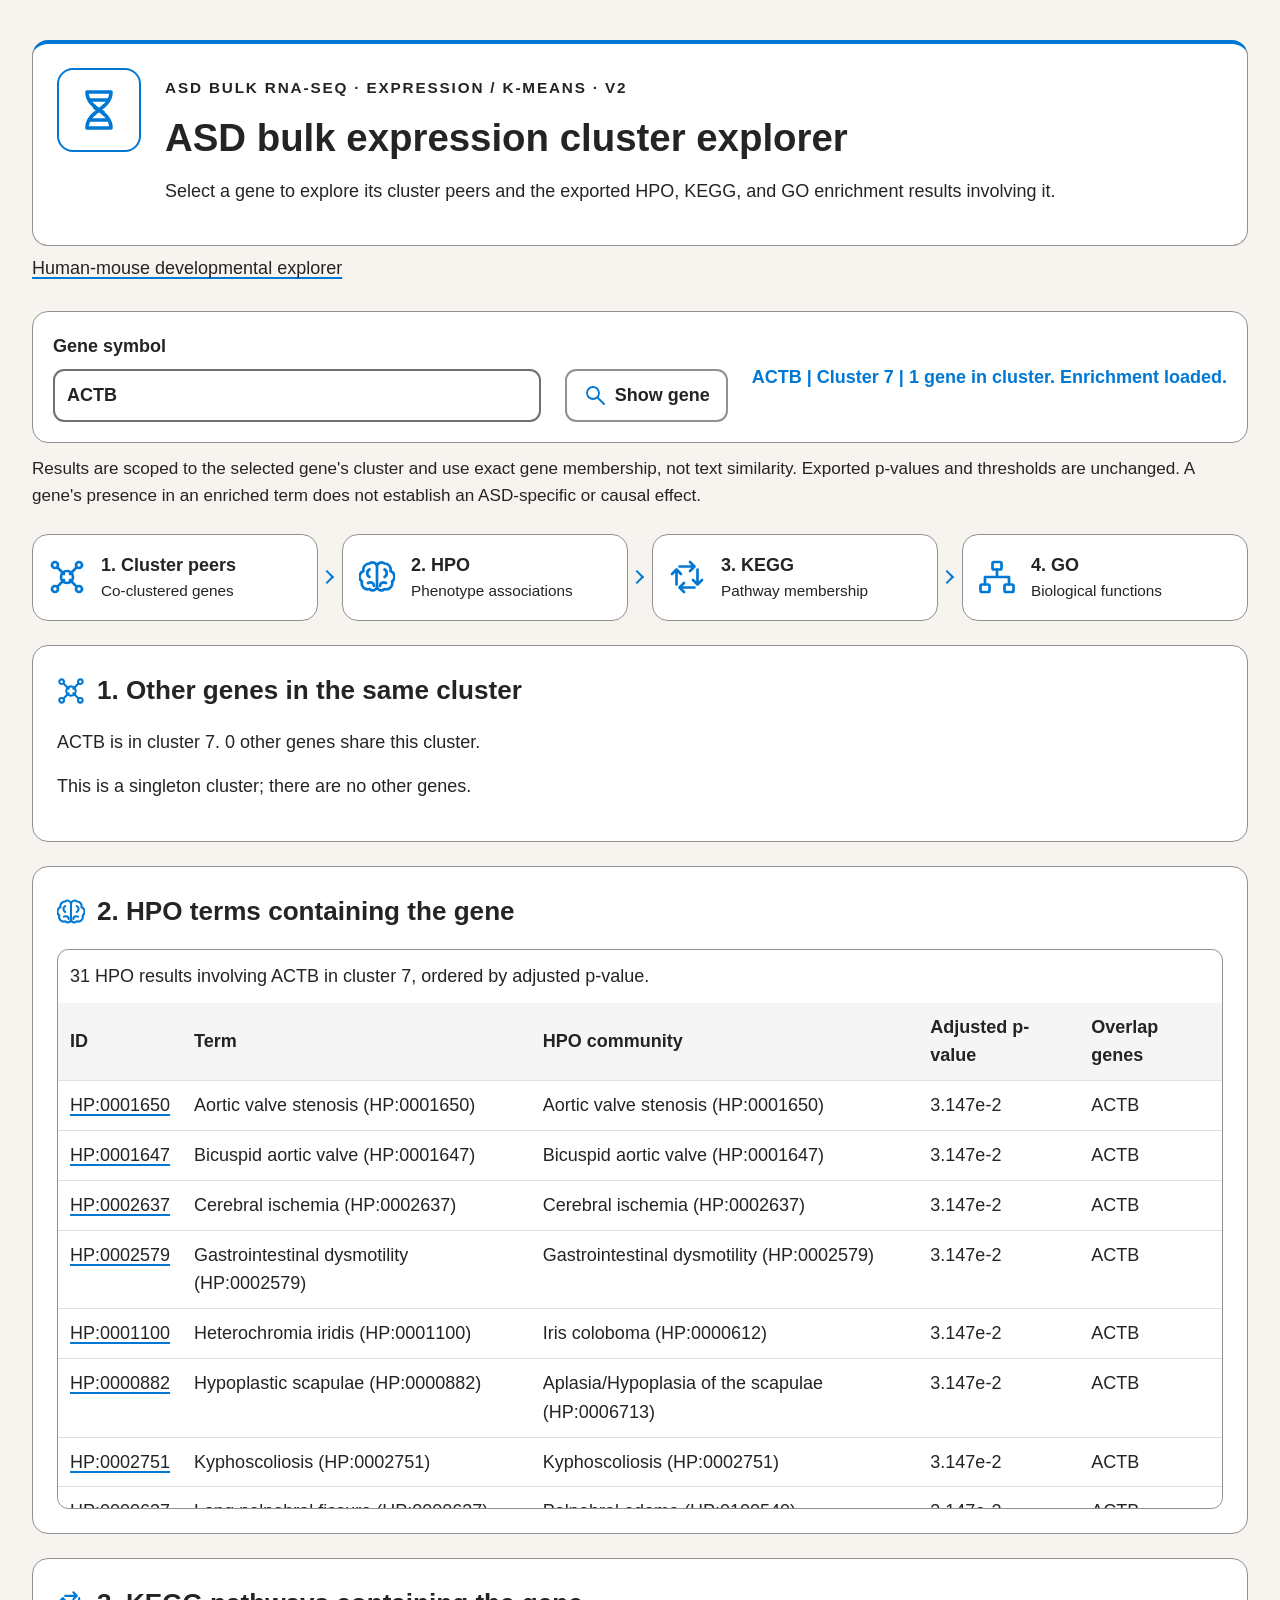
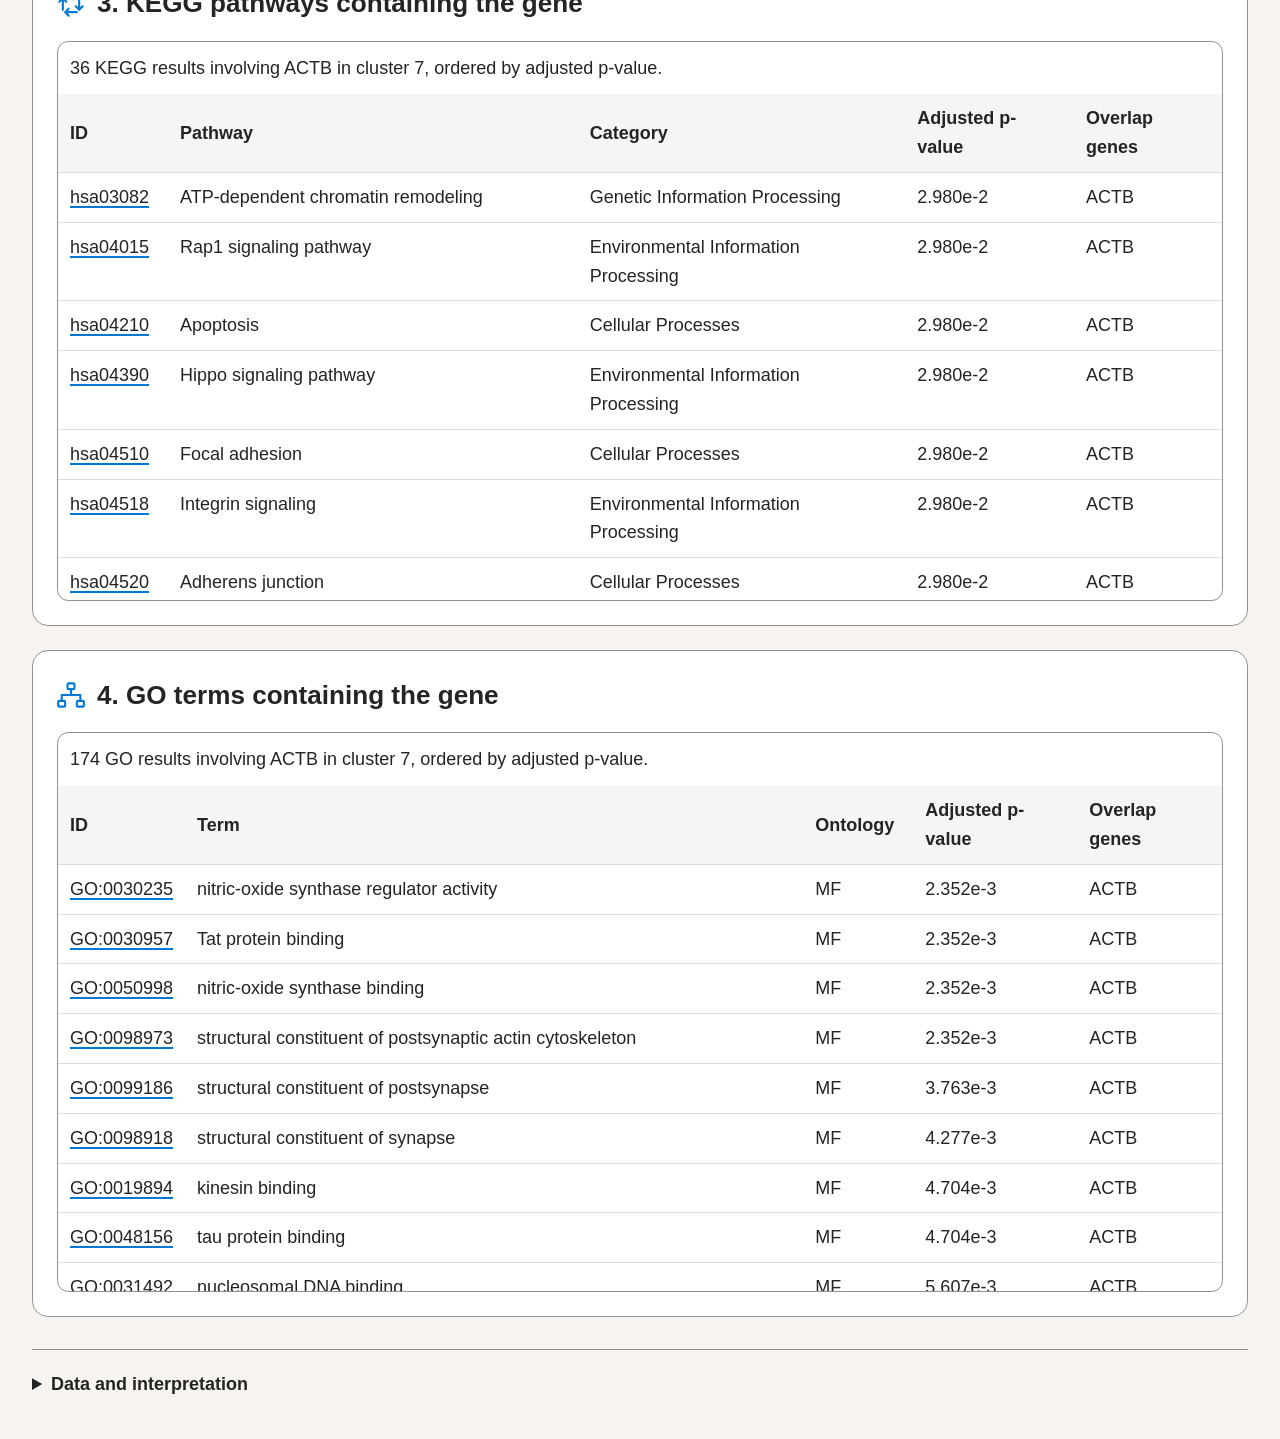
==== docs/bulk-analysis.html @ 7f61549e "add brainspan page and enrichment page" ====
<!doctype html>
<html lang="en">
<head>
  <meta charset="utf-8">
  <meta name="viewport" content="width=device-width, initial-scale=1">
  <title>ASD bulk expression cluster explorer</title>
  <script>
    (() => {
      const param = new URLSearchParams(window.location.search).get("scoutTheme");
      const theme =
        param || (window.matchMedia("(prefers-color-scheme: dark)").matches ? "dark" : "light");
      document.documentElement.setAttribute("data-theme", theme);
    })();
  </script>
  <link rel="stylesheet" href="styles.css">
  <link rel="stylesheet" href="bulk-analysis.css">
  <script type="module" src="scripts/bulk-explorer.mjs"></script>
</head>
<body>
  <svg class="icon-definitions" aria-hidden="true" focusable="false" width="0" height="0">
    <defs>
      <symbol id="icon-dna" viewBox="0 0 24 24">
        <path d="M6 3c0 9 12 9 12 18M18 3C18 12 6 12 6 21M6 3h12M8 7h8M8 17h8M6 21h12M10 11l4 2"/>
      </symbol>
      <symbol id="icon-cluster" viewBox="0 0 24 24">
        <path d="m10 10-4-4m8 4 4-4m-4 8 4 4m-8-4-4 4"/>
        <circle cx="12" cy="12" r="4"/>
        <circle cx="4" cy="4" r="2"/>
        <circle cx="20" cy="4" r="2"/>
        <circle cx="4" cy="20" r="2"/>
        <circle cx="20" cy="20" r="2"/>
      </symbol>
      <symbol id="icon-brain" viewBox="0 0 24 24">
        <path d="M12 5a3 3 0 0 0-5-2 4 4 0 0 0-4 5 4 4 0 0 0-1 7 4 4 0 0 0 5 5 3 3 0 0 0 5-1V5Zm0 0a3 3 0 0 1 5-2 4 4 0 0 1 4 5 4 4 0 0 1 1 7 4 4 0 0 1-5 5 3 3 0 0 1-5-1M7 7c-2 1-2 4 0 5M17 7c2 1 2 4 0 5M6 16c2-1 4 0 4 2M18 16c-2-1-4 0-4 2"/>
      </symbol>
      <symbol id="icon-pathway" viewBox="0 0 24 24">
        <path d="M7 5h10m-3-3 3 3-3 3M19 7v10m3-3-3 3-3-3M17 19H7m3 3-3-3 3-3M5 17V7m-3 3 3-3 3 3"/>
      </symbol>
      <symbol id="icon-ontology" viewBox="0 0 24 24">
        <path d="M12 7v5M4 17v-5h16v5"/>
        <rect x="9" y="2" width="6" height="5" rx="1"/>
        <rect x="1" y="17" width="6" height="5" rx="1"/>
        <rect x="17" y="17" width="6" height="5" rx="1"/>
      </symbol>
      <symbol id="icon-search" viewBox="0 0 24 24">
        <circle cx="10" cy="10" r="6"/>
        <path d="m15 15 6 6"/>
      </symbol>
    </defs>
  </svg>
  <main class="bulk-report">
    <header class="report-header">
      <div class="report-mark" aria-hidden="true">
        <svg class="icon" focusable="false"><use href="#icon-dna"/></svg>
      </div>
      <div>
        <p class="eyebrow">ASD BULK RNA-SEQ · EXPRESSION / K-MEANS · V2</p>
        <h1>ASD bulk expression cluster explorer</h1>
        <p class="intro">Select a gene to explore its cluster peers and the exported HPO, KEGG, and GO enrichment results involving it.</p>
      </div>
    </header>
    <nav aria-label="Analysis pages"><p><a href="index.html">Human-mouse developmental explorer</a></p></nav>
    <form id="gene-form" class="toolbar" role="search">
      <label for="gene-search">Gene symbol
        <input id="gene-search" type="search" list="gene-options" placeholder="For example, ACTB" required disabled autocomplete="off">
      </label>
      <datalist id="gene-options"></datalist>
      <button id="show-gene" type="submit" disabled>
        <svg class="icon" aria-hidden="true" focusable="false"><use href="#icon-search"/></svg>
        <span>Show gene</span>
      </button>
      <span id="bulk-status" role="status" aria-live="polite">Loading cluster assignments...</span>
    </form>
    <p class="hint">Results are scoped to the selected gene's cluster and use exact gene membership, not text similarity. Exported p-values and thresholds are unchanged. A gene's presence in an enriched term does not establish an ASD-specific or causal effect.</p>
    <nav class="analysis-guide" aria-label="Bulk analysis sections">
      <ol>
        <li><a href="#peers-heading"><svg class="icon" aria-hidden="true" focusable="false"><use href="#icon-cluster"/></svg><span><strong>1. Cluster peers</strong><small>Co-clustered genes</small></span></a></li>
        <li><a href="#hpo-heading"><svg class="icon" aria-hidden="true" focusable="false"><use href="#icon-brain"/></svg><span><strong>2. HPO</strong><small>Phenotype associations</small></span></a></li>
        <li><a href="#kegg-heading"><svg class="icon" aria-hidden="true" focusable="false"><use href="#icon-pathway"/></svg><span><strong>3. KEGG</strong><small>Pathway membership</small></span></a></li>
        <li><a href="#go-heading"><svg class="icon" aria-hidden="true" focusable="false"><use href="#icon-ontology"/></svg><span><strong>4. GO</strong><small>Biological functions</small></span></a></li>
      </ol>
    </nav>
    <p id="bulk-error" class="error" role="alert" hidden></p>
    <div id="bulk-results" aria-live="polite">
      <section class="card bulk-section" aria-labelledby="peers-heading">
        <h2 id="peers-heading" class="icon-heading"><svg class="icon" aria-hidden="true" focusable="false"><use href="#icon-cluster"/></svg><span>1. Other genes in the same cluster</span></h2>
        <div id="cluster-peers"><p>Select a gene to see its cluster peers.</p></div>
      </section>
      <section class="card bulk-section" aria-labelledby="hpo-heading">
        <h2 id="hpo-heading" class="icon-heading"><svg class="icon" aria-hidden="true" focusable="false"><use href="#icon-brain"/></svg><span>2. HPO terms containing the gene</span></h2>
        <div id="hpo-results"><p>Select a gene to see HPO terms.</p></div>
      </section>
      <section class="card bulk-section" aria-labelledby="kegg-heading">
        <h2 id="kegg-heading" class="icon-heading"><svg class="icon" aria-hidden="true" focusable="false"><use href="#icon-pathway"/></svg><span>3. KEGG pathways containing the gene</span></h2>
        <div id="kegg-results"><p>Select a gene to see KEGG pathways.</p></div>
      </section>
      <section class="card bulk-section" aria-labelledby="go-heading">
        <h2 id="go-heading" class="icon-heading"><svg class="icon" aria-hidden="true" focusable="false"><use href="#icon-ontology"/></svg><span>4. GO terms containing the gene</span></h2>
        <div id="go-results"><p>Select a gene to see GO terms.</p></div>
      </section>
    </div>
    <details class="methods">
      <summary>Data and interpretation</summary>
      <p>This page uses the copied expression/K-means v2 cluster assignments and enrichment CSVs. It shows exported cluster enrichment rows whose overlap gene list includes the selected gene; it does not calculate new gene-level enrichment tests.</p>
      <p>GO and KEGG overlap lists use Entrez IDs, matched to gene symbols through a bundled mapping generated locally from org.Hs.eg.db. HPO uses gene symbols and includes the exported semantic community labels. GO ontology labels are BP (biological process), CC (cellular component), and MF (molecular function).</p>
      <p>Header-only HPO files are empty results, not load errors. Cluster 10 has no exported HPO file. Neither condition is treated as evidence that a gene has no HPO annotations. GO and KEGG may use different backgrounds from HPO; their adjusted p-values should not be compared as if they were the same analysis. Disease pathways are annotation categories, not diagnoses.</p>
      <p><a href="data/ASD_Bulk_analysis/cluster_result/expression_kmeans_all_clusters_genesv2.csv">Download cluster assignments</a></p>
    </details>
    <noscript>This explorer requires JavaScript. Serve the docs folder over HTTP to load its local data.</noscript>
  </main>
</body>
</html>
---- docs/styles.css ----
:root {
  color-scheme: light;
  --cp-bg: #f7f4ef;
  --cp-bg-elevated: #fcfbf8;
  --cp-surface: #ffffff;
  --cp-surface-soft: #f5f5f5;
  --cp-border: #dedede;
  --cp-border-strong: #919191;
  --cp-text: #242424;
  --cp-text-muted: #5c5c5c;
  --cp-text-soft: #6f6f6f;
  --cp-accent: #b11f4b;
  --cp-accent-hover: #9a1a41;
  --cp-accent-soft: rgba(177, 31, 75, 0.08);
  --cp-accent-fg: #ffffff;
  --cp-success: #16a34a;
  --cp-danger: #dc2626;
  --cp-warning: #f59e0b;
  --cp-link: #0078d4;
  --cp-shadow: 0 18px 48px rgba(0, 0, 0, 0.12);
  --cp-overlay: rgba(255, 255, 255, 0.8);
  --cp-panel: rgba(255, 255, 255, 0.86);
  --cp-panel-strong: rgba(255, 255, 255, 0.96);
  --cp-sheen: rgba(255, 255, 255, 0.55);
  --cp-highlight: rgba(177, 31, 75, 0.12);
}
html[data-theme="dark"] {
  color-scheme: dark;
  --cp-bg: #3d3b3a;
  --cp-bg-elevated: #343231;
  --cp-surface: #292929;
  --cp-surface-soft: #2e2e2e;
  --cp-border: #474747;
  --cp-border-strong: #5f5f5f;
  --cp-text: #dedede;
  --cp-text-muted: #919191;
  --cp-text-soft: #b0b0b0;
  --cp-accent: #fd8ea1;
  --cp-accent-hover: #fb7b91;
  --cp-accent-soft: rgba(253, 142, 161, 0.14);
  --cp-accent-fg: #1a1a1a;
  --cp-success: #4ade80;
  --cp-danger: #f87171;
  --cp-warning: #fbbf24;
  --cp-link: #4da6ff;
  --cp-shadow: 0 18px 48px rgba(0, 0, 0, 0.32);
  --cp-overlay: rgba(41, 41, 41, 0.88);
  --cp-panel: rgba(41, 41, 41, 0.72);
  --cp-panel-strong: rgba(41, 41, 41, 0.96);
  --cp-sheen: rgba(255, 255, 255, 0.04);
  --cp-highlight: rgba(253, 142, 161, 0.12);
}
* { box-sizing: border-box; }
html { font-size: 18px; }
body { margin: 0; background: var(--cp-bg); color: var(--cp-text); font: 1rem/1.6 "Segoe UI", Aptos, Calibri, -apple-system, BlinkMacSystemFont, sans-serif; }
main { max-width: 1560px; margin: auto; padding: 40px 32px; }
h1 { font-size: clamp(1.7rem, 3vw, 2.5rem); line-height: 1.15; margin: 8px 0 16px; }
h2 { font-size: 1.45rem; margin: 0; }
h3 { margin: 0; font-size: 1.25rem; }
p { margin: 8px 0 16px; }
.eyebrow { color: var(--cp-text); font-size: .85rem; letter-spacing: .12em; font-weight: 700; }
.icon-definitions { position: absolute; overflow: hidden; }
.icon { width: 28px; height: 28px; flex: 0 0 auto; fill: none; stroke: var(--cp-link); stroke-width: 1.8; stroke-linecap: round; stroke-linejoin: round; }
.icon-heading { display: flex; align-items: center; gap: 12px; }
.report-header { display: flex; align-items: flex-start; gap: 24px; padding: 24px; background: var(--cp-surface); border: 1px solid var(--cp-border-strong); border-top: 4px solid var(--cp-link); border-radius: 16px; }
.report-mark { display: grid; place-items: center; flex: 0 0 auto; padding: 16px; border: 2px solid var(--cp-link); border-radius: 16px; }
.report-mark .icon { width: 48px; height: 48px; }
.intro, .hint, .muted, .scope { color: var(--cp-text); }
.toolbar { display: flex; align-items: end; gap: 24px; flex-wrap: wrap; padding: 20px; border: 1px solid var(--cp-border-strong); background: var(--cp-surface); border-radius: 16px; margin-top: 28px; }
label { display: flex; flex-direction: column; gap: 8px; font-size: 1rem; font-weight: 600; min-width: 0; }
input, select, button { font: inherit; }
input, select { background: var(--cp-surface); color: var(--cp-text); border: 2px solid var(--cp-text-soft); border-radius: .625rem; padding: 10px 12px; min-height: 48px; max-width: 100%; }
input { width: 128px; }
input:invalid { border-color: var(--cp-danger); }
button { cursor: pointer; }
:focus-visible { outline: 3px solid var(--cp-link); outline-offset: 3px; }
#overlap { margin-left: auto; align-self: center; font-weight: 600; color: var(--cp-link); }
.hint { font-size: .95rem; margin-top: 12px; }
.regions { display: grid; grid-template-columns: repeat(2, minmax(0, 1fr)); gap: 24px; margin-top: 24px; align-items: start; }
.region { min-width: 0; }
.card { background: var(--cp-surface); border: 1px solid var(--cp-border-strong); border-radius: 16px; padding: 24px; }
.region-header { display: flex; justify-content: space-between; gap: 12px; margin-bottom: 16px; align-items: baseline; flex-wrap: wrap; }
.region-header .gene-count { font-size: .95rem; color: var(--cp-text); }
.cell-select { width: 100%; margin-top: 4px; }
.scope { font-size: .95rem; min-height: 40px; margin: 12px 0; }
.list-wrap { height: 480px; overflow: auto; border: 1px solid var(--cp-border-strong); border-radius: .625rem; }
table { width: 100%; border-collapse: collapse; font-size: 1rem; }
th { text-align: left; background: var(--cp-surface-soft); color: var(--cp-text); font-weight: 700; }
.rankings th { position: sticky; top: 0; z-index: 1; }
th, td { padding: 10px 12px; border-bottom: 1px solid var(--cp-border); }
.rankings td:first-child { width: 50px; color: var(--cp-text); }
.rankings td:last-child, .rankings th:last-child { text-align: right; font-variant-numeric: tabular-nums; }
.gene-button { border: 0; background: none; color: var(--cp-text); padding: 4px; text-align: left; width: 100%; font-weight: 700; min-height: 40px; }
.gene-button:hover { text-decoration: underline; text-decoration-color: var(--cp-link); text-decoration-thickness: 2px; text-underline-offset: 4px; }
.common { background: var(--cp-surface-soft); }
.badge { display: inline-block; font-size: .85rem; padding: 2px 8px; margin-left: 8px; border-radius: 6px; color: var(--cp-accent-fg); background: var(--cp-link); font-weight: 700; }
tr.selected { box-shadow: inset 5px 0 var(--cp-link); background: var(--cp-surface-soft); }
.detail { margin-top: 20px; }
.selected-gene-links { display: grid; gap: 16px; margin: 16px 0 0; padding-left: 24px; }
#gene-details .detail { margin-top: 0; min-width: 0; }
#gene-detail-form label { flex: 1 1 280px; }
#gene-detail-input { width: 100%; }
#show-gene-details { padding: 10px 16px; min-height: 48px; border: 2px solid var(--cp-border-strong); border-radius: .625rem; background: var(--cp-surface); color: var(--cp-text); font-weight: 600; }
#show-gene-details:hover { background: var(--cp-surface-soft); border-color: var(--cp-link); }
#show-gene-details:disabled { opacity: .6; cursor: wait; }
#gene-input-help { flex-basis: 100%; margin: 0; font-size: .95rem; }
.detail-title { display: flex; align-items: center; justify-content: space-between; gap: 12px; flex-wrap: wrap; }
.gene-name { font-family: Consolas, "Courier New", Courier, monospace; color: var(--cp-link); }
.metrics { display: grid; grid-template-columns: repeat(2, minmax(0, 1fr)); gap: 12px; margin: 16px 0; }
.metric { background: var(--cp-surface-soft); border: 1px solid var(--cp-border-strong); padding: 12px; border-radius: .625rem; }
.metric dt { font-size: .9rem; color: var(--cp-text); overflow-wrap: anywhere; font-weight: 600; }
.metric dd { margin: 4px 0 0; font-size: 1.65rem; font-weight: 600; font-variant-numeric: tabular-nums; }
.chart-controls { display: grid; grid-template-columns: minmax(0, 1fr) minmax(0, 1fr); gap: 12px; margin: 20px 0 12px; }
.chart-heading { margin: 24px 0 0; font-size: 1.1rem; }
.chart-scroll { overflow-x: auto; }
.chart { width: 100%; min-width: 480px; height: auto; display: block; }
.chart text { fill: var(--cp-text); font-family: "Segoe UI", Aptos, Calibri, sans-serif; font-size: 20px; font-weight: 500; }
.chart .grid { stroke: var(--cp-border-strong); }
.chart .human { stroke: var(--cp-link); fill: none; stroke-width: 3; }
.chart .mouse { stroke: var(--cp-text); fill: none; stroke-width: 3; stroke-dasharray: 7 4; }
.chart circle.human { fill: var(--cp-link); }
.chart circle.mouse { fill: var(--cp-text); }
.legend { display: flex; justify-content: center; gap: 24px; font-size: 1rem; font-weight: 600; flex-wrap: wrap; }
.legend .human { color: var(--cp-link); }
.legend .mouse { color: var(--cp-text); }
.chart-note { font-size: .95rem; color: var(--cp-text); }
.replicates { overflow-x: auto; margin-top: 12px; }
.replicates table { font-size: .9rem; }
.replicates th, .replicates td { padding: 6px; text-align: center; }
.methods { border-top: 1px solid var(--cp-border-strong); margin-top: 32px; padding-top: 20px; color: var(--cp-text); font-size: 1rem; }
summary { cursor: pointer; font-weight: 600; color: var(--cp-text); }
.methods p:first-of-type { margin-top: 16px; }
a { color: var(--cp-text); text-decoration-color: var(--cp-link); text-decoration-thickness: .1em; text-underline-offset: .15em; }
a:hover { text-decoration-thickness: .2em; }
.error { border: 1px solid var(--cp-danger); color: var(--cp-danger); padding: 16px; border-radius: .625rem; }
[hidden] { display: none !important; }
@media (max-width: 900px) {
  main { padding: 24px 16px; }
  .regions { grid-template-columns: minmax(0, 1fr); }
  #overlap { width: 100%; margin-left: 0; }
  .card { padding: 16px; }
}
@media (max-width: 600px) {
  .report-header { flex-direction: column; padding: 20px; gap: 16px; }
  .report-mark { padding: 12px; }
  .report-mark .icon { width: 36px; height: 36px; }
}
@media (max-width: 400px) {
  .chart-controls { grid-template-columns: 1fr; }
}
---- docs/bulk-analysis.css ----
.bulk-report .toolbar label { flex: 1 1 280px; }
.bulk-report input { width: 100%; }
.bulk-report button { border: 2px solid var(--cp-border-strong); background: var(--cp-surface); color: var(--cp-text); border-radius: .625rem; padding: 10px 16px; min-height: 48px; font-weight: 600; }
.bulk-report button:hover { background: var(--cp-surface-soft); border-color: var(--cp-link); }
.bulk-report button:disabled { opacity: .6; cursor: wait; }
#show-gene { display: inline-flex; align-items: center; gap: 8px; }
#show-gene .icon { width: 24px; height: 24px; }
#bulk-status { margin-left: auto; align-self: center; font-weight: 600; color: var(--cp-link); }
.analysis-guide { margin: 24px 0; }
.analysis-guide ol { display: grid; grid-template-columns: repeat(4, minmax(0, 1fr)); gap: 24px; margin: 0; padding: 0; list-style: none; }
.analysis-guide li { position: relative; }
.analysis-guide li:not(:last-child)::after { content: ""; position: absolute; right: -14px; top: 50%; width: 8px; height: 8px; border-top: 2px solid var(--cp-link); border-right: 2px solid var(--cp-link); transform: translateY(-50%) rotate(45deg); }
.analysis-guide a { display: flex; align-items: center; gap: 16px; height: 100%; padding: 16px; background: var(--cp-surface); border: 1px solid var(--cp-border-strong); border-radius: 16px; text-decoration: none; }
.analysis-guide a:hover { background: var(--cp-surface-soft); border-color: var(--cp-link); }
.analysis-guide .icon { width: 36px; height: 36px; }
.analysis-guide strong, .analysis-guide small { display: block; }
.analysis-guide small { font-size: .85rem; color: var(--cp-text); }
.bulk-section { margin-top: 24px; }
.bulk-section h2 { margin-bottom: 16px; }
.bulk-section h2[id] { scroll-margin-top: 24px; }
.peer-list { display: flex; flex-wrap: wrap; gap: 8px; }
.bulk-report .peer-button { background: var(--cp-surface-soft); font-family: Consolas, "Courier New", Courier, monospace; padding: 8px 12px; min-height: 40px; font-weight: 700; }
.bulk-report .peer-button:hover { text-decoration: underline; text-decoration-color: var(--cp-link); text-underline-offset: 4px; }
.bulk-table-wrap { overflow-x: auto; max-height: 560px; border: 1px solid var(--cp-border-strong); border-radius: .625rem; }
.bulk-table-wrap th { position: sticky; top: 0; }
.bulk-table-wrap td { vertical-align: top; }
.bulk-table-wrap th, .bulk-table-wrap td { min-width: 110px; }
.bulk-table-wrap td:nth-child(2) { min-width: 240px; }
.bulk-table-wrap caption { text-align: left; padding: 12px; color: var(--cp-text); }
.bulk-empty { color: var(--cp-text); }
@media (max-width: 1100px) {
  .analysis-guide ol { grid-template-columns: repeat(2, minmax(0, 1fr)); }
  .analysis-guide li:nth-child(2)::after { display: none; }
}
@media (max-width: 900px) {
  #bulk-status { width: 100%; margin-left: 0; }
}
@media (max-width: 600px) {
  .analysis-guide ol { grid-template-columns: minmax(0, 1fr); gap: 12px; }
  .analysis-guide li::after { display: none; }
}
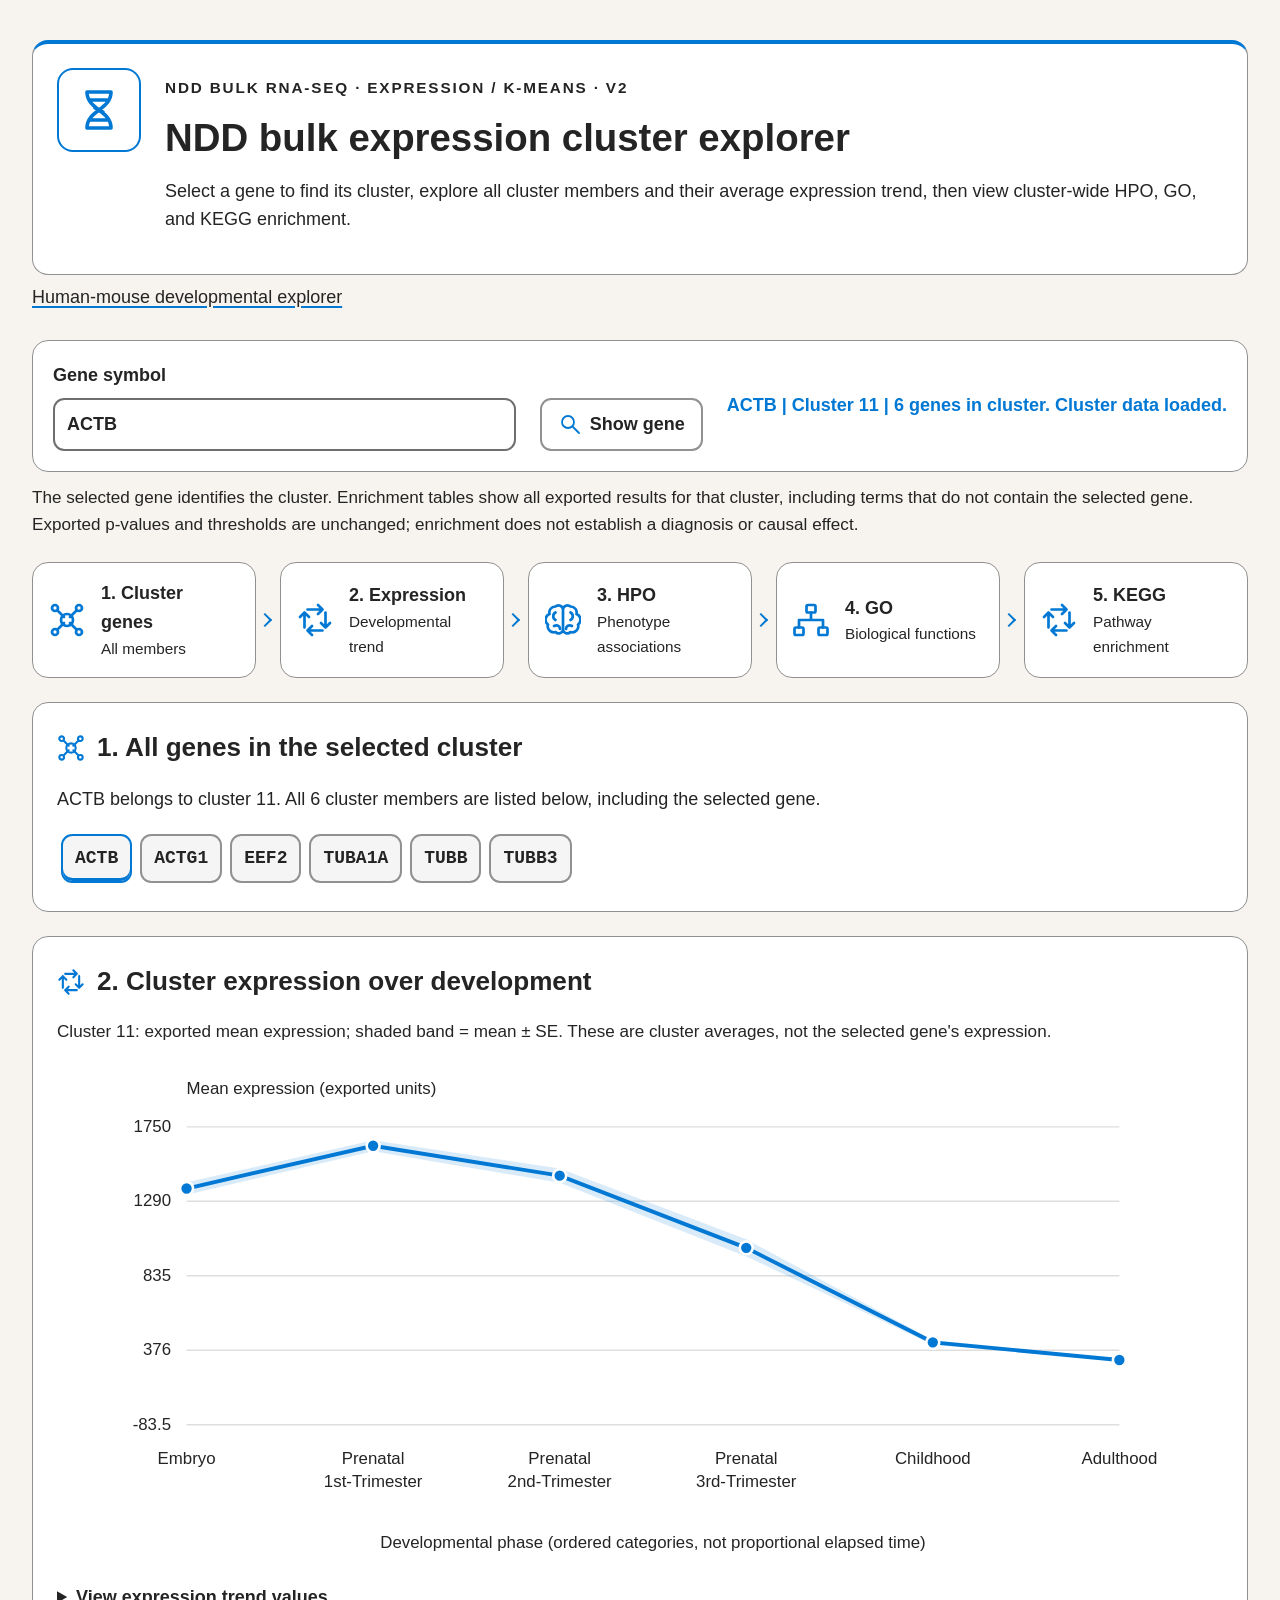
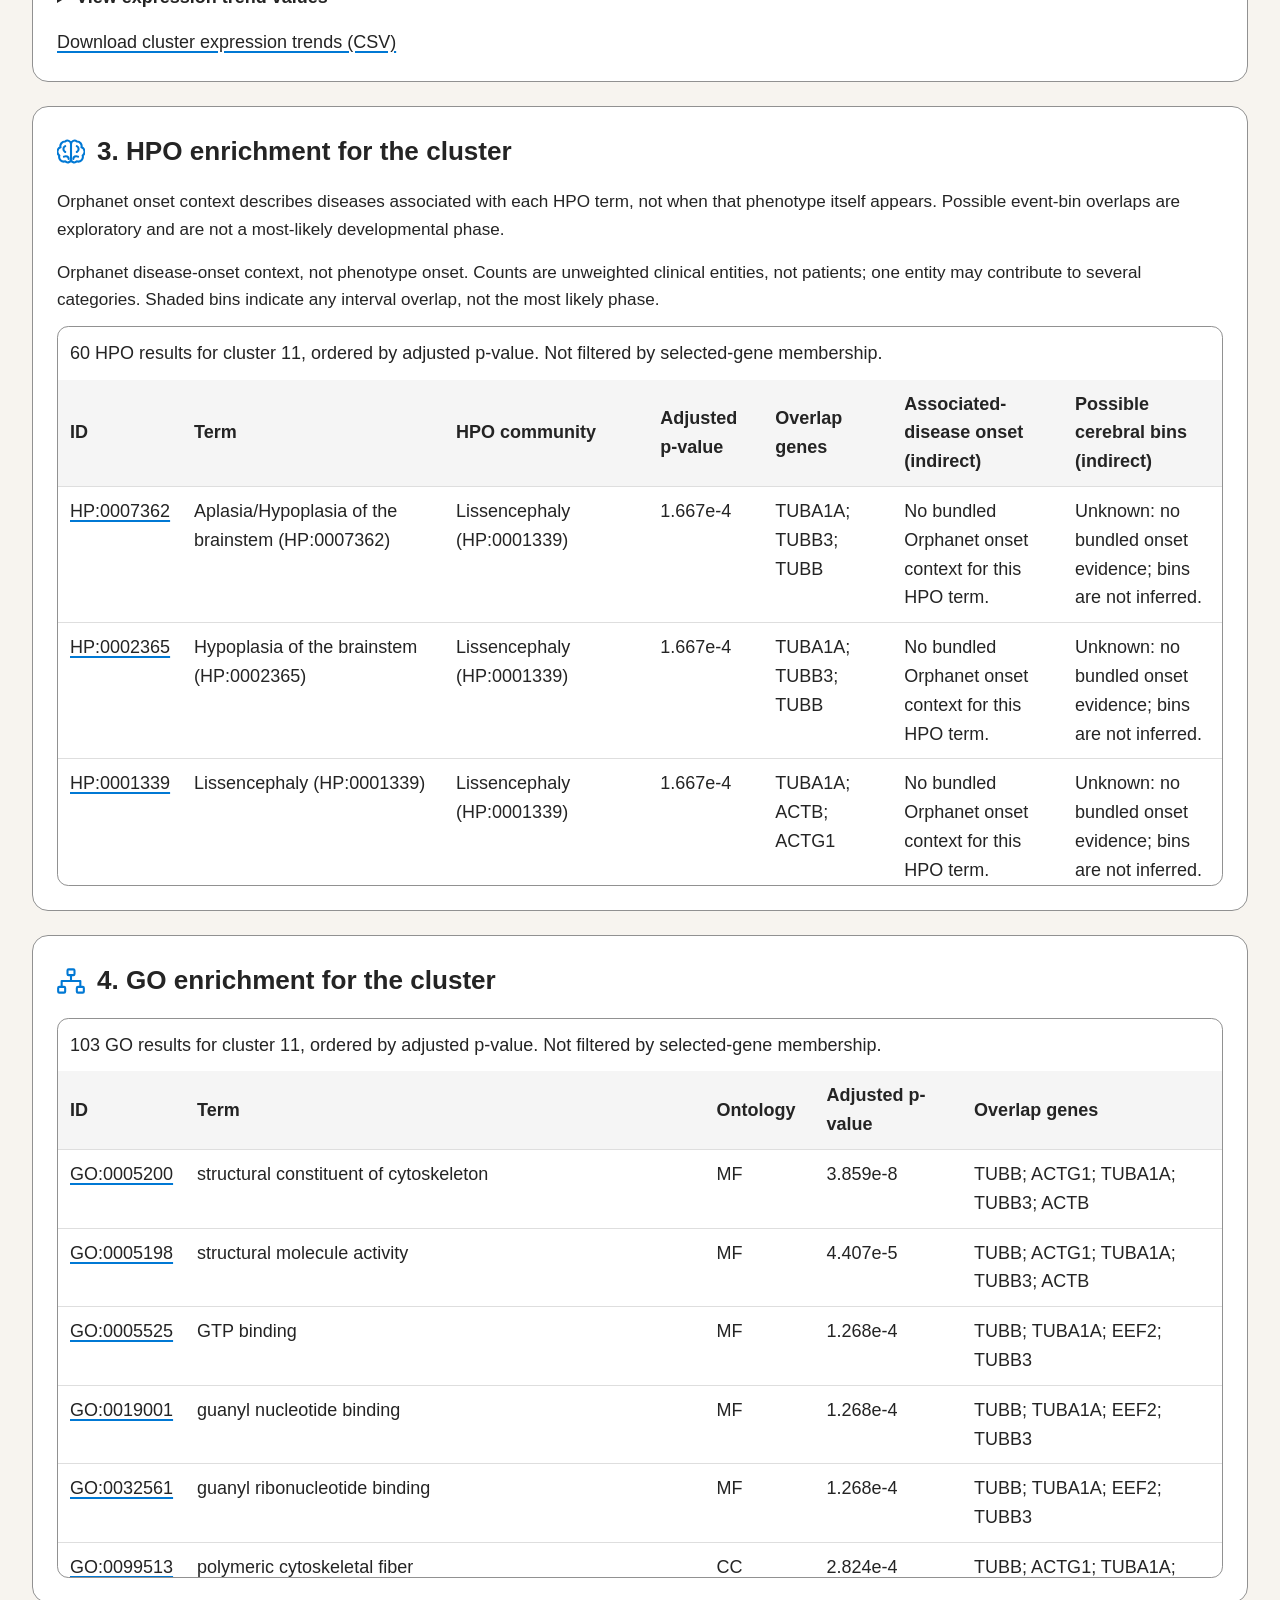
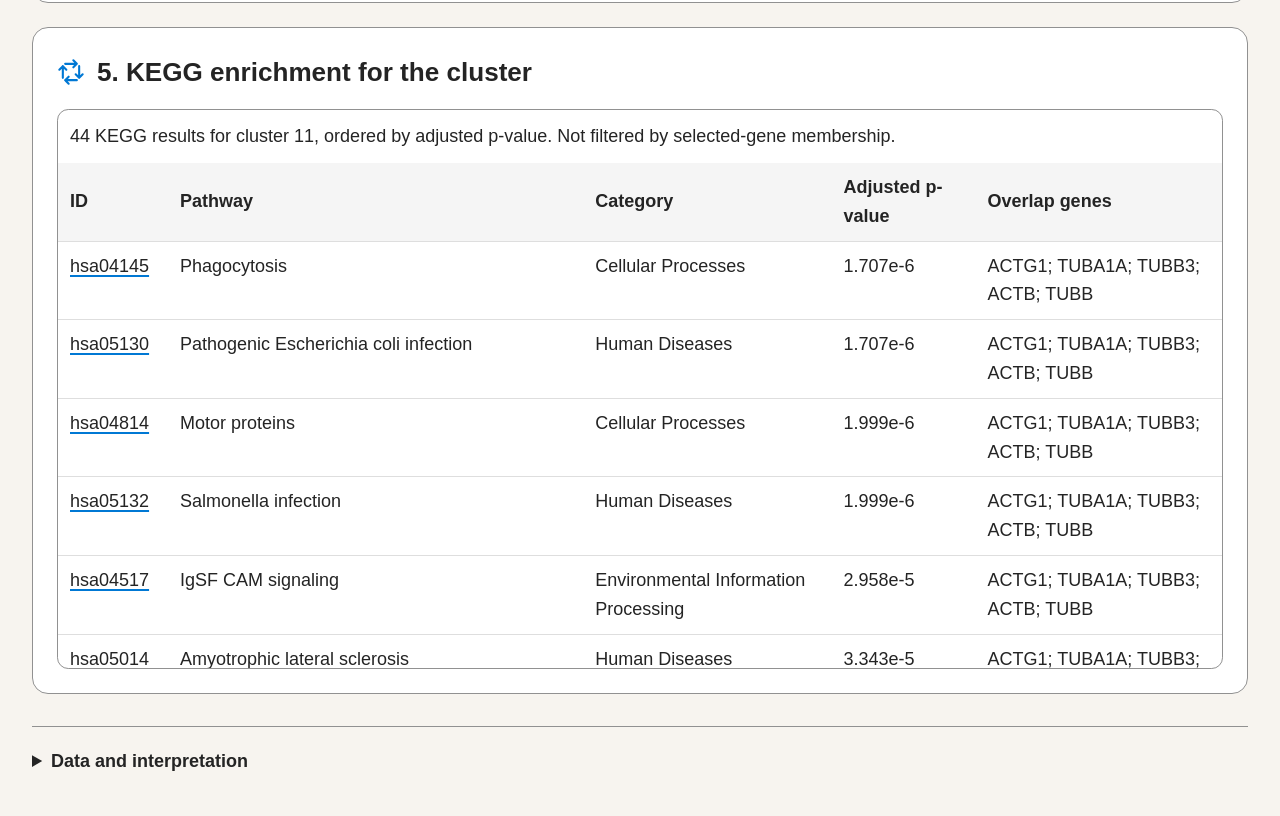
==== commit efe5456e: "Add NDD bulk analysis data and update web pages" ====
--- a/docs/bulk-analysis.html
+++ b/docs/bulk-analysis.html
@@ -3,7 +3,7 @@
 <head>
   <meta charset="utf-8">
   <meta name="viewport" content="width=device-width, initial-scale=1">
-  <title>ASD bulk expression cluster explorer</title>
+  <title>NDD bulk expression cluster explorer</title>
   <script>
     (() => {
       const param = new URLSearchParams(window.location.search).get("scoutTheme");
@@ -54,9 +54,9 @@
         <svg class="icon" focusable="false"><use href="#icon-dna"/></svg>
       </div>
       <div>
-        <p class="eyebrow">ASD BULK RNA-SEQ · EXPRESSION / K-MEANS · V2</p>
-        <h1>ASD bulk expression cluster explorer</h1>
-        <p class="intro">Select a gene to explore its cluster peers and the exported HPO, KEGG, and GO enrichment results involving it.</p>
+        <p class="eyebrow">NDD BULK RNA-SEQ · EXPRESSION / K-MEANS · V2</p>
+        <h1>NDD bulk expression cluster explorer</h1>
+        <p class="intro">Select a gene to find its cluster, explore all cluster members and their average expression trend, then view cluster-wide HPO, GO, and KEGG enrichment.</p>
       </div>
     </header>
     <nav aria-label="Analysis pages"><p><a href="index.html">Human-mouse developmental explorer</a></p></nav>
@@ -71,40 +71,51 @@
       </button>
       <span id="bulk-status" role="status" aria-live="polite">Loading cluster assignments...</span>
     </form>
-    <p class="hint">Results are scoped to the selected gene's cluster and use exact gene membership, not text similarity. Exported p-values and thresholds are unchanged. A gene's presence in an enriched term does not establish an ASD-specific or causal effect.</p>
+    <p class="hint">The selected gene identifies the cluster. Enrichment tables show all exported results for that cluster, including terms that do not contain the selected gene. Exported p-values and thresholds are unchanged; enrichment does not establish a diagnosis or causal effect.</p>
     <nav class="analysis-guide" aria-label="Bulk analysis sections">
       <ol>
-        <li><a href="#peers-heading"><svg class="icon" aria-hidden="true" focusable="false"><use href="#icon-cluster"/></svg><span><strong>1. Cluster peers</strong><small>Co-clustered genes</small></span></a></li>
-        <li><a href="#hpo-heading"><svg class="icon" aria-hidden="true" focusable="false"><use href="#icon-brain"/></svg><span><strong>2. HPO</strong><small>Phenotype associations</small></span></a></li>
-        <li><a href="#kegg-heading"><svg class="icon" aria-hidden="true" focusable="false"><use href="#icon-pathway"/></svg><span><strong>3. KEGG</strong><small>Pathway membership</small></span></a></li>
+        <li><a href="#peers-heading"><svg class="icon" aria-hidden="true" focusable="false"><use href="#icon-cluster"/></svg><span><strong>1. Cluster genes</strong><small>All members</small></span></a></li>
+        <li><a href="#trend-heading"><svg class="icon" aria-hidden="true" focusable="false"><use href="#icon-pathway"/></svg><span><strong>2. Expression</strong><small>Developmental trend</small></span></a></li>
+        <li><a href="#hpo-heading"><svg class="icon" aria-hidden="true" focusable="false"><use href="#icon-brain"/></svg><span><strong>3. HPO</strong><small>Phenotype associations</small></span></a></li>
         <li><a href="#go-heading"><svg class="icon" aria-hidden="true" focusable="false"><use href="#icon-ontology"/></svg><span><strong>4. GO</strong><small>Biological functions</small></span></a></li>
+        <li><a href="#kegg-heading"><svg class="icon" aria-hidden="true" focusable="false"><use href="#icon-pathway"/></svg><span><strong>5. KEGG</strong><small>Pathway enrichment</small></span></a></li>
       </ol>
     </nav>
     <p id="bulk-error" class="error" role="alert" hidden></p>
     <div id="bulk-results" aria-live="polite">
       <section class="card bulk-section" aria-labelledby="peers-heading">
-        <h2 id="peers-heading" class="icon-heading"><svg class="icon" aria-hidden="true" focusable="false"><use href="#icon-cluster"/></svg><span>1. Other genes in the same cluster</span></h2>
+        <h2 id="peers-heading" class="icon-heading"><svg class="icon" aria-hidden="true" focusable="false"><use href="#icon-cluster"/></svg><span>1. All genes in the selected cluster</span></h2>
         <div id="cluster-peers"><p>Select a gene to see its cluster peers.</p></div>
       </section>
+      <section class="card bulk-section" aria-labelledby="trend-heading">
+        <h2 id="trend-heading" class="icon-heading"><svg class="icon" aria-hidden="true" focusable="false"><use href="#icon-pathway"/></svg><span>2. Cluster expression over development</span></h2>
+        <div id="cluster-trend"><p>Select a gene to see its cluster's expression trend.</p></div>
+      </section>
       <section class="card bulk-section" aria-labelledby="hpo-heading">
-        <h2 id="hpo-heading" class="icon-heading"><svg class="icon" aria-hidden="true" focusable="false"><use href="#icon-brain"/></svg><span>2. HPO terms containing the gene</span></h2>
+        <h2 id="hpo-heading" class="icon-heading"><svg class="icon" aria-hidden="true" focusable="false"><use href="#icon-brain"/></svg><span>3. HPO enrichment for the cluster</span></h2>
+        <p class="hint">Orphanet onset context describes diseases associated with each HPO term, not when that phenotype itself appears. Possible event-bin overlaps are exploratory and are not a most-likely developmental phase.</p>
         <div id="hpo-results"><p>Select a gene to see HPO terms.</p></div>
       </section>
+      <section class="card bulk-section" aria-labelledby="go-heading">
+        <h2 id="go-heading" class="icon-heading"><svg class="icon" aria-hidden="true" focusable="false"><use href="#icon-ontology"/></svg><span>4. GO enrichment for the cluster</span></h2>
+        <div id="go-results"><p>Select a gene to see GO terms.</p></div>
+      </section>
       <section class="card bulk-section" aria-labelledby="kegg-heading">
-        <h2 id="kegg-heading" class="icon-heading"><svg class="icon" aria-hidden="true" focusable="false"><use href="#icon-pathway"/></svg><span>3. KEGG pathways containing the gene</span></h2>
+        <h2 id="kegg-heading" class="icon-heading"><svg class="icon" aria-hidden="true" focusable="false"><use href="#icon-pathway"/></svg><span>5. KEGG enrichment for the cluster</span></h2>
         <div id="kegg-results"><p>Select a gene to see KEGG pathways.</p></div>
-      </section>
-      <section class="card bulk-section" aria-labelledby="go-heading">
-        <h2 id="go-heading" class="icon-heading"><svg class="icon" aria-hidden="true" focusable="false"><use href="#icon-ontology"/></svg><span>4. GO terms containing the gene</span></h2>
-        <div id="go-results"><p>Select a gene to see GO terms.</p></div>
       </section>
     </div>
     <details class="methods">
       <summary>Data and interpretation</summary>
-      <p>This page uses the copied expression/K-means v2 cluster assignments and enrichment CSVs. It shows exported cluster enrichment rows whose overlap gene list includes the selected gene; it does not calculate new gene-level enrichment tests.</p>
-      <p>GO and KEGG overlap lists use Entrez IDs, matched to gene symbols through a bundled mapping generated locally from org.Hs.eg.db. HPO uses gene symbols and includes the exported semantic community labels. GO ontology labels are BP (biological process), CC (cellular component), and MF (molecular function).</p>
-      <p>Header-only HPO files are empty results, not load errors. Cluster 10 has no exported HPO file. Neither condition is treated as evidence that a gene has no HPO annotations. GO and KEGG may use different backgrounds from HPO; their adjusted p-values should not be compared as if they were the same analysis. Disease pathways are annotation categories, not diagnoses.</p>
-      <p><a href="data/ASD_Bulk_analysis/cluster_result/expression_kmeans_all_clusters_genesv2.csv">Download cluster assignments</a></p>
+      <p>This page uses the NDD expression/K-means v2 results. Cluster membership comes from the supplied per-cluster gene lists. All exported HPO, GO, and KEGG rows for the selected cluster are shown, without selected-gene filtering or new enrichment tests. The selected gene is highlighted in the member list.</p>
+      <p>The expression chart uses the exported cluster means and standard errors across samples in each developmental phase. Shading is mean plus/minus one SE, not a confidence interval. Phases are equally spaced ordered categories, not proportional elapsed time; these bulk developmental categories are distinct from the five cortical event bins used for Orphanet context below.</p>
+      <p>GO and KEGG overlap lists use Entrez IDs, matched to gene symbols through a bundled mapping generated locally from org.Hs.eg.db; unmapped IDs remain explicitly labeled as Entrez IDs. HPO uses gene symbols; community labels are shown only when supplied. GO ontology labels are BP (biological process), CC (cellular component), and MF (molecular function).</p>
+      <p>Header-only files are empty results, not load errors. The supplied NDD HPO exports cover clusters 4 and 11 only; other clusters are labeled unavailable. Neither condition establishes absence of annotations. GO and KEGG may use different backgrounds from HPO; adjusted p-values should not be compared as if they were the same analysis. Disease pathways are annotation categories, not diagnoses.</p>
+      <p><strong>Orphanet disease-onset context:</strong> exact HPO associations from <a href="https://sciences.orphadata.com/phenotypes/">Orphadata phenotypes</a> are joined by ORPHAcode to <a href="https://sciences.orphadata.com/natural-history/">natural history</a>, using the matching 23 June 2026 XML exports. Associations with frequency "Excluded (0%)" are omitted. Disease groups and subtypes are retained, with one count per unique clinical entity per onset category. This is a database distribution, not patient incidence; related subtypes are not independent diseases. The join is not restricted to ACTB-associated diseases and cannot identify an HPO term's biological onset, diagnostic age, or most likely phase.</p>
+      <p><strong>Age conversion assumptions:</strong> <a href="https://sciences.orphadata.com/docs/OrphadataFreeAccessProductsDescription.pdf">Orphadata definitions, Table 8, page 32</a> specify antenatal (before birth), neonatal (birth to week 4), infancy (end of week 4 through month 23), childhood (2-11 years), adolescent (12-18), adult (19-65), elderly (after 65), and all ages (no peak). For interval overlap only, birth is assumed at 266 postconception days (38 weeks after conception), a year is 365.25 days, and completed-year ranges end at the next birthday. "All ages" is conservatively open-ended; unknown onset is never imputed. Gestational variability can change boundary overlap.</p>
+      <p><strong>Five-bin alignment:</strong> human boundaries are 49.95, 87.27, 152.47, 266.40, 465.45, and 979.46 postconception days from <a href="data/NDD_human_mouse_cortical_enriched/alignment_boundaries.csv">the cortical alignment file</a>. Intervals are half-open: antenatal overlaps bins 1-3 and earlier ages; neonatal overlaps bins 3-4 (bin 3 covers only the first 0.40 postnatal day under this birth assumption); infancy overlaps bins 4-5 and later ages; childhood and older categories fall after bin 5. These are exploratory cortical alignment bins, not clinical onset phases or evidence that cortical expression caused a phenotype.</p>
+      <p>Orphanet / INSERM, Orphadata Science, <a href="https://creativecommons.org/licenses/by/4.0/">CC BY 4.0</a>. Existing onset evidence covers 31 terms from the earlier ASD export, not all NDD terms. Terms without bundled context are labeled unknown; no onset is inferred. <a href="data/ASD_Bulk_analysis/orphanet-hpo-evidence.json">Download disease-level evidence and source metadata</a> · <a href="data/ASD_Bulk_analysis/orphanet-hpo-context.json">Download per-term onset distributions and bin overlaps</a>.</p>
+      <p><a href="data/ASD_Bulk_analysis/bulk-data.json">Download NDD cluster assignments and source-file index (JSON)</a></p>
     </details>
     <noscript>This explorer requires JavaScript. Serve the docs folder over HTTP to load its local data.</noscript>
   </main>
--- a/docs/bulk-analysis.css
+++ b/docs/bulk-analysis.css
@@ -7,7 +7,7 @@
 #show-gene .icon { width: 24px; height: 24px; }
 #bulk-status { margin-left: auto; align-self: center; font-weight: 600; color: var(--cp-link); }
 .analysis-guide { margin: 24px 0; }
-.analysis-guide ol { display: grid; grid-template-columns: repeat(4, minmax(0, 1fr)); gap: 24px; margin: 0; padding: 0; list-style: none; }
+.analysis-guide ol { display: grid; grid-template-columns: repeat(5, minmax(0, 1fr)); gap: 24px; margin: 0; padding: 0; list-style: none; }
 .analysis-guide li { position: relative; }
 .analysis-guide li:not(:last-child)::after { content: ""; position: absolute; right: -14px; top: 50%; width: 8px; height: 8px; border-top: 2px solid var(--cp-link); border-right: 2px solid var(--cp-link); transform: translateY(-50%) rotate(45deg); }
 .analysis-guide a { display: flex; align-items: center; gap: 16px; height: 100%; padding: 16px; background: var(--cp-surface); border: 1px solid var(--cp-border-strong); border-radius: 16px; text-decoration: none; }
@@ -18,9 +18,18 @@
 .bulk-section { margin-top: 24px; }
 .bulk-section h2 { margin-bottom: 16px; }
 .bulk-section h2[id] { scroll-margin-top: 24px; }
-.peer-list { display: flex; flex-wrap: wrap; gap: 8px; }
+.peer-list { display: flex; flex-wrap: wrap; gap: 8px; max-height: 320px; overflow-y: auto; padding: 4px; }
 .bulk-report .peer-button { background: var(--cp-surface-soft); font-family: Consolas, "Courier New", Courier, monospace; padding: 8px 12px; min-height: 40px; font-weight: 700; }
 .bulk-report .peer-button:hover { text-decoration: underline; text-decoration-color: var(--cp-link); text-underline-offset: 4px; }
+.bulk-report .peer-button[aria-pressed="true"] { border-color: var(--cp-link); box-shadow: inset 0 -3px var(--cp-link); }
+.trend-chart-wrap { overflow-x: auto; }
+.trend-chart { display: block; width: 100%; min-width: 720px; height: auto; }
+.trend-chart text { fill: var(--cp-text); font-size: 13px; font-family: inherit; }
+.trend-grid { stroke: var(--cp-border); stroke-width: 1; }
+.trend-band { fill: var(--cp-link); opacity: .15; }
+.trend-line { fill: none; stroke: var(--cp-link); stroke-width: 3; }
+.trend-point { fill: var(--cp-link); stroke: var(--cp-surface); stroke-width: 2; }
+#cluster-trend details { margin: 16px 0; }
 .bulk-table-wrap { overflow-x: auto; max-height: 560px; border: 1px solid var(--cp-border-strong); border-radius: .625rem; }
 .bulk-table-wrap th { position: sticky; top: 0; }
 .bulk-table-wrap td { vertical-align: top; }
@@ -28,9 +37,16 @@
 .bulk-table-wrap td:nth-child(2) { min-width: 240px; }
 .bulk-table-wrap caption { text-align: left; padding: 12px; color: var(--cp-text); }
 .bulk-empty { color: var(--cp-text); }
+.onset-cell { min-width: 320px; }
+.onset-cell p, .onset-cell ul { font-size: .9rem; }
+.onset-cell ul { padding-left: 20px; }
+.onset-cell .scope { min-height: 0; }
+.event-bin-strip { display: flex; flex-wrap: wrap; gap: 4px; }
+.event-bin-strip span { border: 1px solid var(--cp-border-strong); border-radius: 6px; padding: 4px 8px; background: var(--cp-surface); color: var(--cp-text); font-size: .85rem; }
+.event-bin-strip .bin-overlap { background: var(--cp-surface-soft); border-color: var(--cp-link); box-shadow: inset 0 -3px var(--cp-link); font-weight: 700; }
 @media (max-width: 1100px) {
   .analysis-guide ol { grid-template-columns: repeat(2, minmax(0, 1fr)); }
-  .analysis-guide li:nth-child(2)::after { display: none; }
+  .analysis-guide li:nth-child(2n)::after { display: none; }
 }
 @media (max-width: 900px) {
   #bulk-status { width: 100%; margin-left: 0; }
